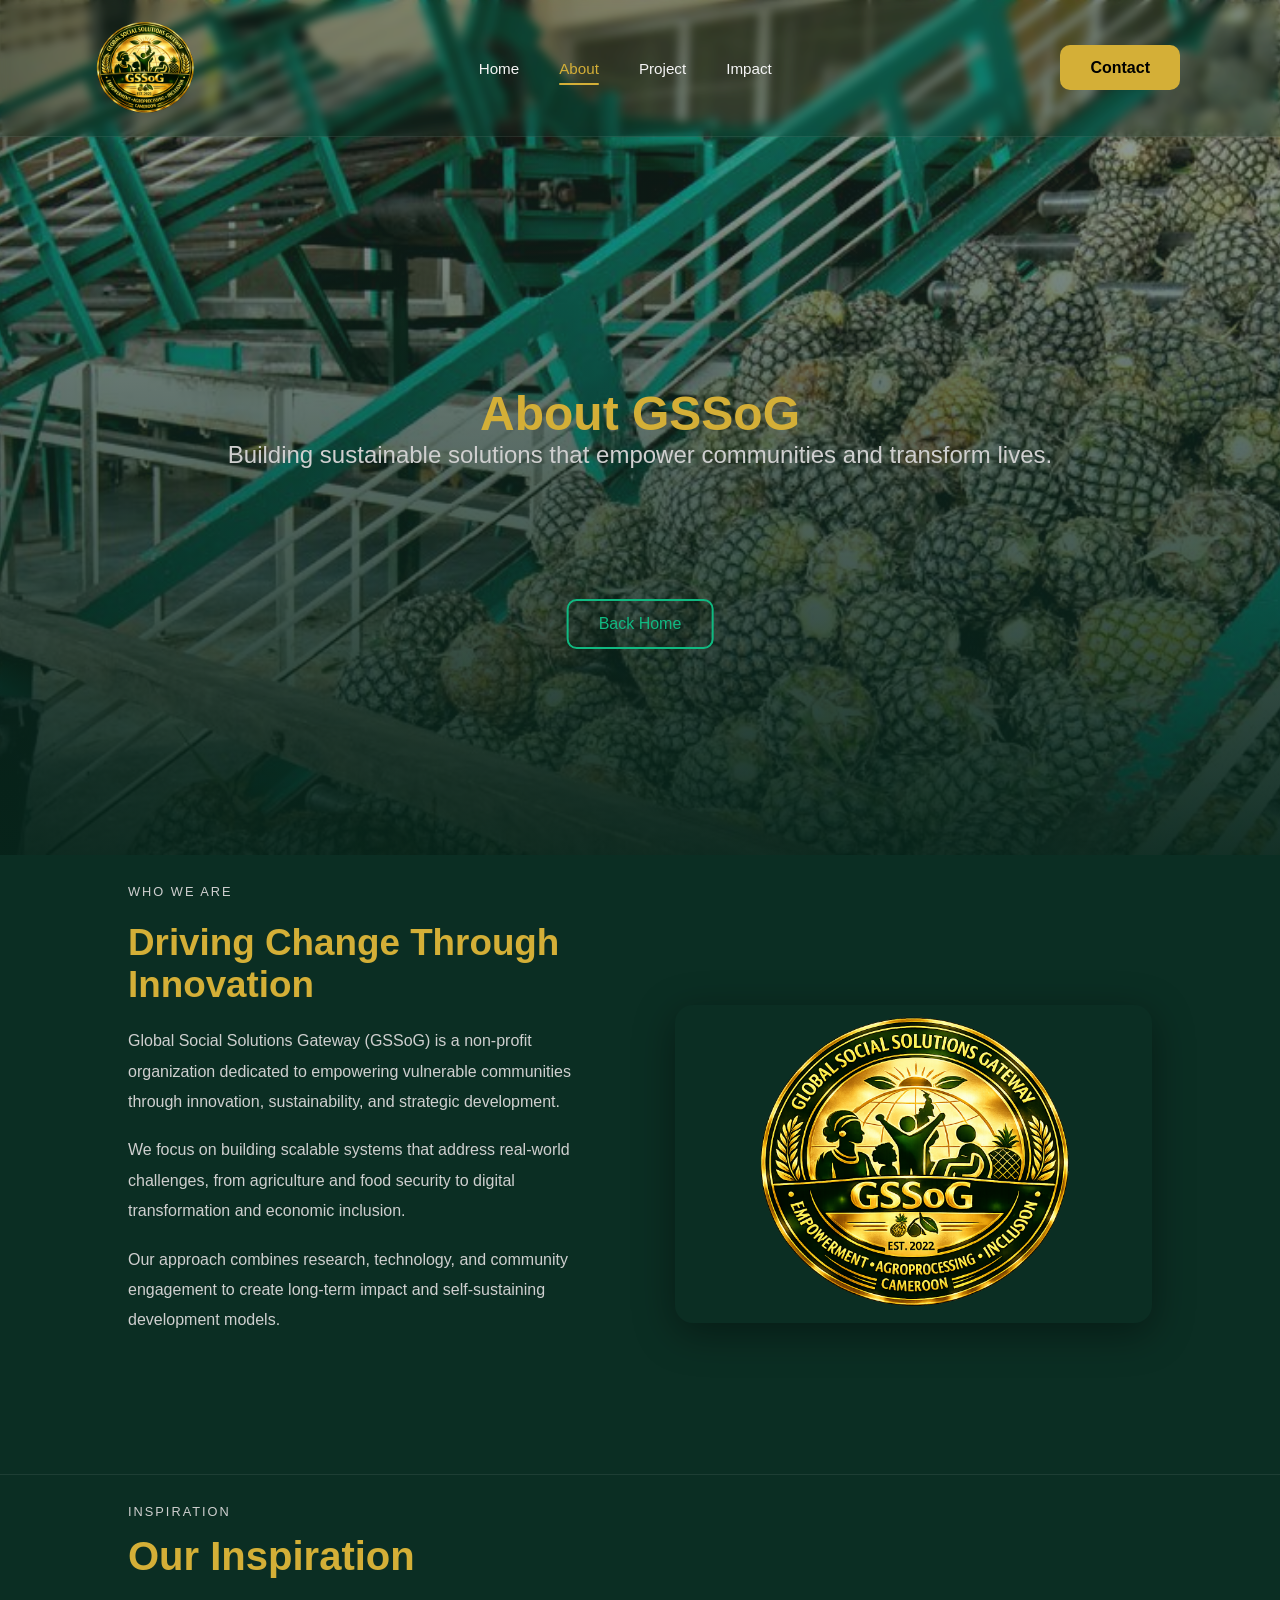
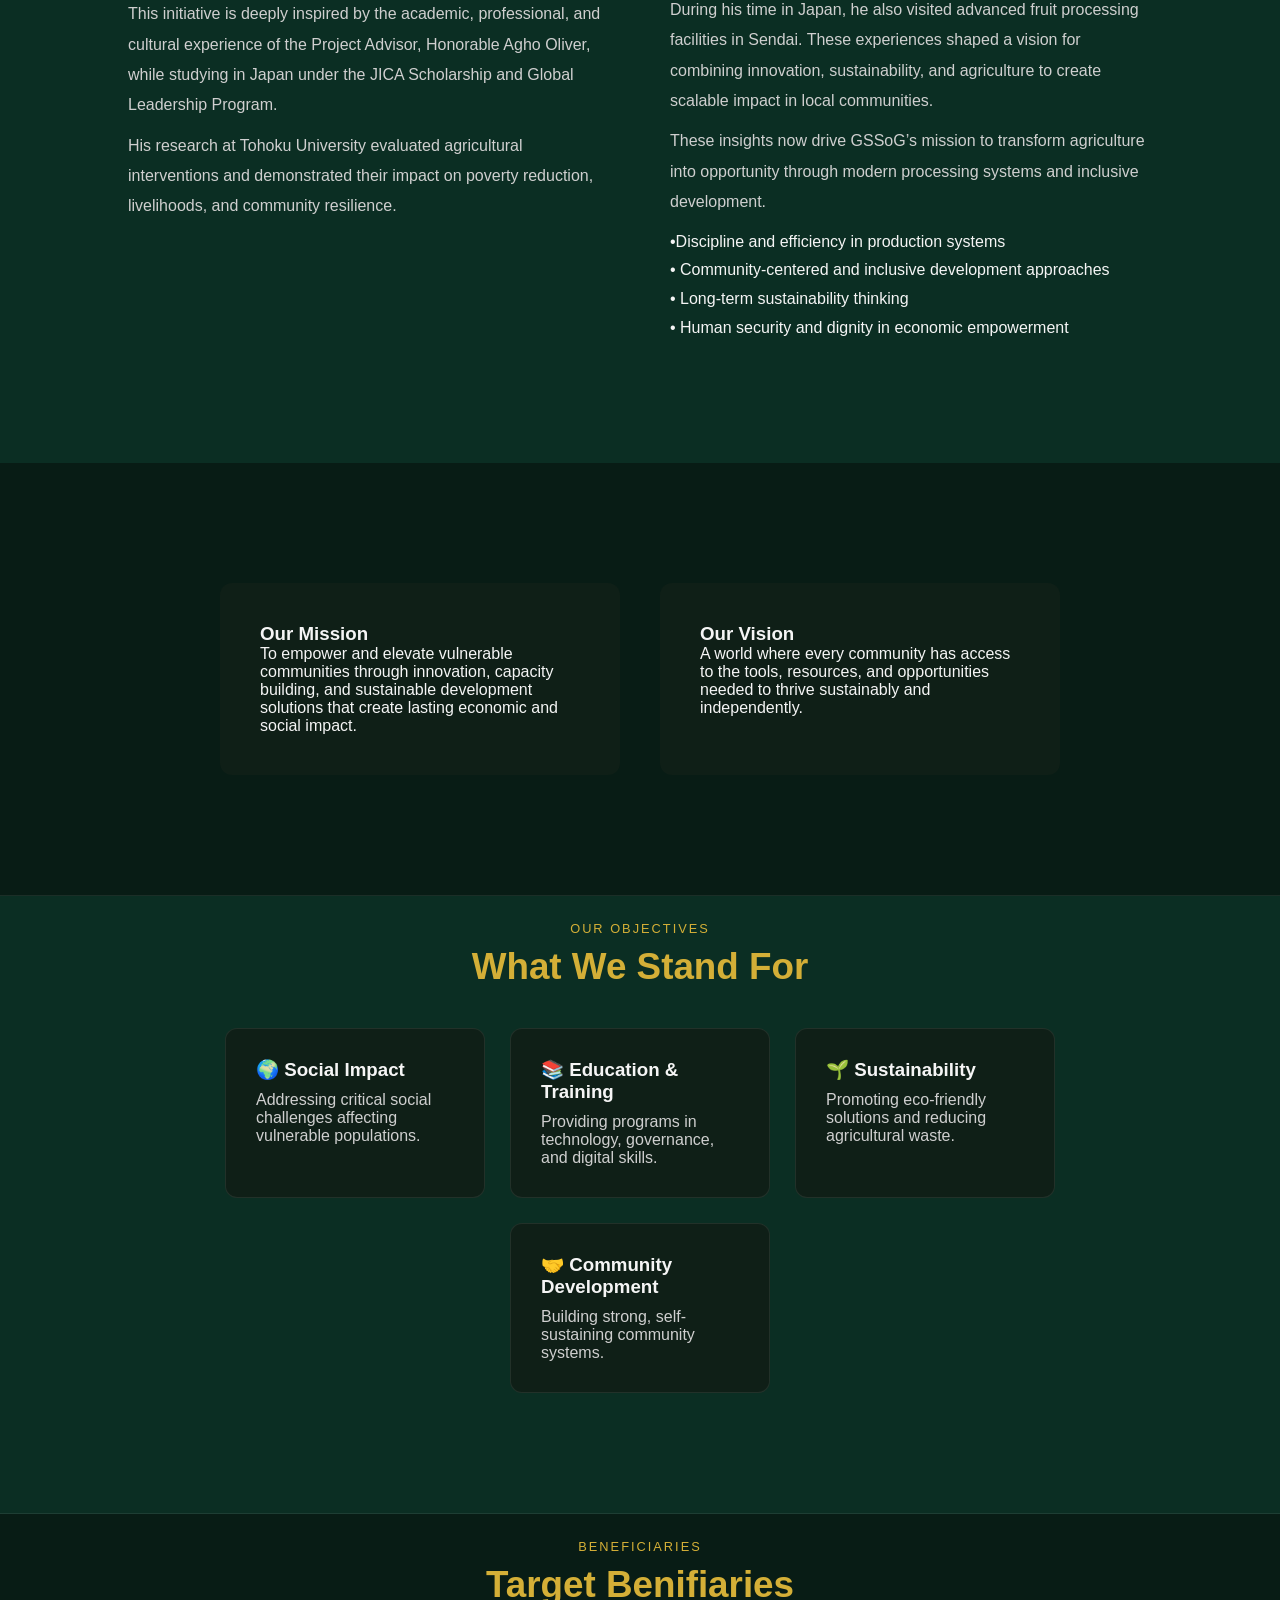
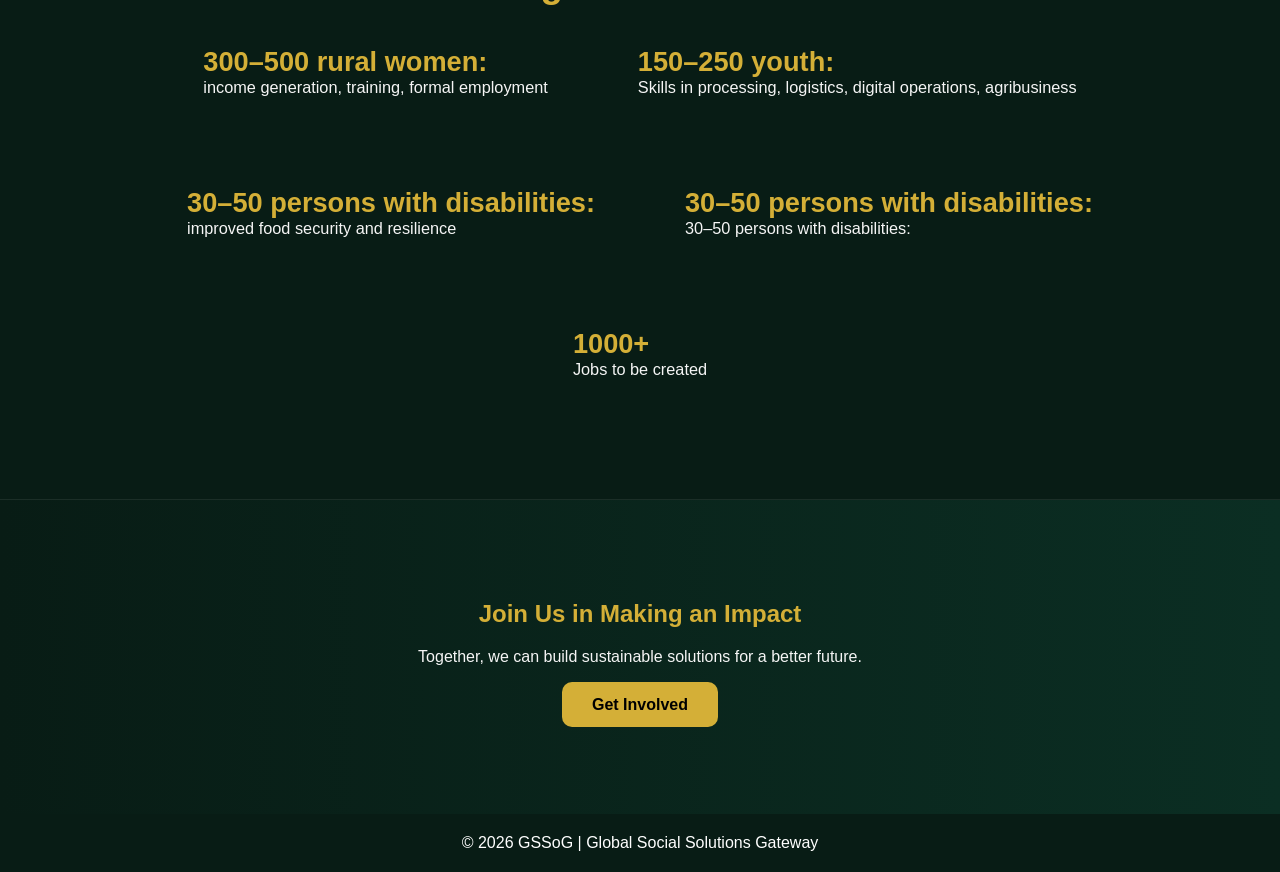
==== about.html @ a3e61737 "Add files via upload" ====
<!DOCTYPE html>
<html lang="en">

<head>
    <meta charset="UTF-8">
    <meta name="viewport" content="width=device-width, initial-scale=1.0">
    <title>Document</title>
    <link rel="stylesheet" href="style.css">
    <link rel="stylesheet" href="about.css">
</head>


<body>

    <header class="navbar">

        <img src="pictures/GGSoG-logo.png" class="logo">

        <div class="hamburger" onclick="toggleMenu()">
            <span></span>
            <span></span>
            <span></span>
        </div>

        <nav id="navMenu">
            <a href="index.html">Home</a>
            <a href="about.html" class="active-link">About</a>
            <a href="project.html">Project</a>
            <a href="impact.html">Impact</a>

            <!-- Mobile Support Button -->
            <a href="contact.html" class="mobile-support">Contact</a>
        </nav>
        <div class="prim-btn">

            <a href="contact.html" class="btn-primary">
                Contact
            </a>

        </div>

    </header>

    <!-- HERO (ABOUT PAGE STYLE) -->
    <section class="about-hero">

        <div class="about-hero-overlay"></div>
        <div class="about-hero-content">
            <h1>About GSSoG</h1>
            <p>Building sustainable solutions that empower communities and transform lives.</p>
        </div>
        <div class="buttons">
            <a href="index.html" class="btn-accent">Back Home</a>
        </div>



    </section>

    <!-- ABOUT -->
    <section id="about" class="section light">
        <div class="about-container">

            <div class="about-text">
                <p class="section-tag">WHO WE ARE</p>
                <h2>Driving Change Through Innovation</h2>

                <p>
                    Global Social Solutions Gateway (GSSoG) is a non-profit organization
                    dedicated to empowering vulnerable communities through innovation,
                    sustainability, and strategic development.
                </p>

                <p>
                    We focus on building scalable systems that address real-world challenges,
                    from agriculture and food security to digital transformation and
                    economic inclusion.
                </p>

                <p>
                    Our approach combines research, technology, and community engagement
                    to create long-term impact and self-sustaining development models.
                </p>
            </div>

            <div class="about-image-wrapper">
                <img src="pictures/GGSoG-logo.png" class="about-image">
            </div>

        </div>
    </section>

    <section class="inspiration">
        <div class="inspiration-container">

            <!-- LEFT SIDE -->
            <div class="inspiration-text">
                <p class="section-tag">INSPIRATION</p>
                <h2>Our Inspiration</h2>

                <p>
                    This initiative is deeply inspired by the academic, professional,
                    and cultural experience of the Project Advisor, Honorable Agho Oliver,
                    while studying in Japan under the JICA Scholarship and Global Leadership Program.
                </p>

                <p>
                    His research at Tohoku University evaluated agricultural interventions
                    and demonstrated their impact on poverty reduction, livelihoods, and
                    community resilience.
                </p>
            </div>

            <!-- RIGHT SIDE -->
            <div class="inspiration-text">
                <p>
                    During his time in Japan, he also visited advanced fruit processing
                    facilities in Sendai. These experiences shaped a vision for combining
                    innovation, sustainability, and agriculture to create scalable impact
                    in local communities.
                </p>

                <p>
                    These insights now drive GSSoG’s mission to transform agriculture into
                    opportunity through modern processing systems and inclusive development.
                </p>
                <ol class="list">
                    <ul>•Discipline and efficiency in production systems</ul>
                    <ul>• Community-centered and inclusive development approaches</ul>
                    <ul>• Long-term sustainability thinking</ul>
                    <ul>• Human security and dignity in economic empowerment</ul>
                </ol>
            </div>

        </div>
    </section>
    <!-- MISSION / VISION -->


    <section id="mission" class="section dark split">

        <div class="split-box">
            <h3>Our Mission</h3>
            <p>
                To empower and elevate vulnerable communities through innovation,
                capacity building, and sustainable development solutions that create
                lasting economic and social impact.
            </p>
        </div>

        <div class="split-box">
            <h3>Our Vision</h3>
            <p>
                A world where every community has access to the tools, resources,
                and opportunities needed to thrive sustainably and independently.
            </p>


        </div>

    </section>

    <!-- OBJECTIVES -->
    <section class="section light">
        <p class="section-tag center">OUR OBJECTIVES</p>
        <h2 class="center">What We Stand For</h2>

        <div class="cards">

            <div class="card">
                <h3>🌍 Social Impact</h3>
                <p>Addressing critical social challenges affecting vulnerable populations.</p>
            </div>

            <div class="card">
                <h3>📚 Education & Training</h3>
                <p>Providing programs in technology, governance, and digital skills.</p>
            </div>

            <div class="card">
                <h3>🌱 Sustainability</h3>
                <p>Promoting eco-friendly solutions and reducing agricultural waste.</p>
            </div>

            <div class="card">
                <h3>🤝 Community Development</h3>
                <p>Building strong, self-sustaining community systems.</p>
            </div>

        </div>
    </section>

    <!-- IMPACT -->
    <section id="impact" class="section dark">
        <p class="section-tag center">BENEFICIARIES</p>
        <h2 class="center">Target Benifiaries</h2>

        <div class="impact-grid">
            <div>
                <h2>300–500 rural women:</h2>
                <p>income generation, training, formal employment</p>
            </div>

            <div>
                <h2>150–250 youth:</h2>
                <p>Skills in processing, logistics, digital operations, agribusiness</p>
            </div>

            <div>
                <h2>30–50 persons with disabilities:</h2>
                <p>improved food security and resilience</p>
            </div>

            <div>
                <h2>30–50 persons with disabilities:</h2>
                <p>30–50 persons with disabilities:</p>
            </div>

            <div>
                <h2>1000+</h2>
                <p>Jobs to be created</p>
            </div>
        </div>
    </section>

    <!-- CTA -->
    <section class="cta">
        <h2>Join Us in Making an Impact</h2>
        <p>Together, we can build sustainable solutions for a better future.</p>
        <a href="contact.html" class="btn-primary">
            Get Involved
        </a>
    </section>

    <footer class="footer">
        <p>© 2026 GSSoG | Global Social Solutions Gateway</p>
    </footer>

    <script>
        function toggleMenu() {
            document.getElementById("navMenu").classList.toggle("show");
            document.querySelector(".hamburger").classList.toggle("active");
        }
    </script>



</body>

</html>
---- style.css ----
/* ================= RESET ================= */
* {
    margin: 0;
    padding: 0;
    box-sizing: border-box;
    font-family: 'Inter', sans-serif;
}

html {
    scroll-behavior: smooth;
}

/* ================= COLORS ================= */
:root {
    --bg-main: #081c15;
    --bg-section: #0b2e23;

    --primary: #d4af37;
    /* gold */
    --accent: #10B981;
    /* green */

    --text-main: #f5f5f5;
    --text-muted: #cfcfcf;

    --border: rgba(255, 255, 255, 0.08);
}

/* ================= BODY ================= */
body {
    background: var(--bg-main);
    color: var(--text-main);
    overflow-x: hidden;
}

/* ================= NAVBAR ================= */
.navbar {
    position: fixed;
    top: 0;
    width: 100%;
    padding: 18px 70px;

    display: flex;
    justify-content: space-between;
    align-items: center;

    background: #0b2e233f;
    backdrop-filter: blur(5px);
    border-bottom: 1px solid var(--border);

    z-index: 1000;
}

.logo {
    height: 100px;
}

.navbar nav {
    display: flex;
    gap: 40px;
}

.navbar nav a {
    text-decoration: none;
    color: var(--text-main);
    font-size: 0.95rem;
    transition: 0.3s;
}

.navbar nav a:hover {
    color: var(--primary);
}

/* ================= HAMBURGER ================= */

.hamburger {
    display: none;
    cursor: pointer;
    z-index: 2000;
}

.hamburger span {
    display: block;
    width: 28px;
    height: 3px;
    margin: 6px 0;
    background: white;
    transition: 0.3s ease;
}

.hamburger.active span:nth-child(1) {
    transform: rotate(45deg) translate(7px, 6px);
}

.hamburger.active span:nth-child(2) {
    opacity: 0;
}

.hamburger.active span:nth-child(3) {
    transform: rotate(-45deg) translate(7px, -6px);
}

/* ================= HERO ================= */
.hero {
    position: relative;
    height: 100vh;
    min-height: 600px;
    overflow: hidden;
}

.hero img {
    width: 100%;
    height: 100%;
    object-fit: cover;
    filter: brightness(0.55);
    z-index: 0;
    position: relative;
}

/* overlay gradient */
.hero-overlay {
    position: absolute;
    inset: 0;
    background: linear-gradient(to bottom,
            rgba(0, 0, 0, 0.4),
            rgba(8, 28, 21, 0.849));
    z-index: 1;
}

/* hero content */
.hero-content {
    position: absolute;
    top: 50%;
    left: 50%;
    transform: translate(-50%, -50%);

    text-align: center;
    max-width: 850px;
    width: 90%;
    z-index: 2;
    position: absolute;
}

.hero-content h1 {
    font-size: 3rem;
    margin-bottom: 20px;
    color: var(--primary);
}

.hero-content p {
    font-size: 1.2rem;
    color: var(--text-muted);
    line-height: 1.8;
}

/* ================= BUTTONS ================= */
.buttons {
    position: absolute;
    /* ADD THIS */
    top: 70%;
    /* adjust placement */
    left: 50%;
    transform: translateX(-50%);

    display: flex;
    justify-content: center;
    gap: 20px;

    z-index: 3;
    /* ADD THIS (CRITICAL) */
}

.btn-primary {
    background: var(--primary);
    color: black;
    padding: 14px 30px;
    border-radius: 10px;
    border: none;
    font-weight: 600;
    cursor: pointer;
    transition: 0.3s;
    text-decoration: none;
    text-align: center;
}

.btn-primary:hover {
    background: white;
    transform: translateY(-3px);
}

.btn-accent {
    border: 2px solid var(--accent);
    color: var(--accent);
    background: transparent;
    padding: 14px 30px;
    border-radius: 10px;
    cursor: pointer;
    transition: 0.3s;
    text-decoration: none;
    text-align: center;
}

.btn-accent:hover {
    background: rgba(16, 185, 129, 0.15);
    transform: translateY(-3px);
}

/* ================= SECTIONS ================= */
.section {
    padding: 120px 10%;
    border-bottom: 1px solid var(--border);
}

.light {
    background: var(--bg-section);
}

.light h2 {
    align-items: center;
}

/* ================= ABOUT ================= */
.about-text {
    max-width: 800px;
}

.section-tag {
    color: var(--primary);
    letter-spacing: 2px;
    font-size: 0.8rem;
    margin-bottom: 10px;
}

/* ================= ABOUT SECTION ================= */
.about-container {
    display: flex;
    align-items: center;
    justify-content: space-between;
    gap: 70px;
    flex-wrap: wrap;
}

.about-text {
    flex: 1;
    min-width: 320px;
}

.section-tag {
    color: var(--primary);
    letter-spacing: 2px;
    font-size: 0.8rem;
    margin-bottom: 10px;
}

.about-text h2 {
    font-size: 2.8rem;
    margin-bottom: 20px;
    color: var(--primary);
}

.about-text p {
    color: var(--text-muted);
    line-height: 1.9;
    margin-bottom: 18px;
}

/* IMAGE SIDE */
.about-image-wrapper {
    flex: 1;
    min-width: 300px;
    display: flex;
    justify-content: center;
}

.about-image {
    width: 100%;
    max-width: 500px;
    border-radius: 18px;
    object-fit: cover;

    box-shadow: 0 10px 40px rgba(0, 0, 0, 0.4);
    transition: 0.4s ease;
}

.about-image:hover {
    transform: scale(1.03);
    box-shadow: 0 15px 50px rgba(212, 175, 55, 0.25);
}

/* ================= INITIATIVE ================= */
.initiative {
    max-width: 800px;
    margin: auto;
    text-align: center;
}

.initiative h2 {
    font-size: 2.8rem;
    margin-bottom: 30px;
    color: #d4af37;
}

.initiative p {
    color: var(--text-muted);
    line-height: 1.8;
}

.section h2 {
    color: #d4af37;
    font-size: 2.3rem;
}

/* ================= CARDS ================= */
.cards {
    display: flex;
    flex-wrap: wrap;
    justify-content: center;
    gap: 25px;
    margin-top: 40px;
}

.card {
    background: #0f1f17;
    padding: 30px;
    width: 260px;
    border-radius: 12px;
    border: 1px solid var(--border);
    transition: 0.3s;
}

.card h3 {
    margin-bottom: 10px;
}

.card p {
    color: var(--text-muted);
}

.card:hover {
    transform: translateY(-6px);
    box-shadow: 0 0 20px rgba(16, 185, 129, 0.4);
}

.footer {
    background: var(--dark);
    color: white;
    text-align: center;
    padding: 20px;
}

.active-link {
    color: #d4af37 !important;
    position: relative;
}

.active-link::after {
    content: "";
    position: absolute;
    left: 0;
    bottom: -8px;
    width: 100%;
    height: 2px;
    background: #d4af37;
    border-radius: 20px;
}

.active-link::after {


    content: "";

    position: absolute;

    left: 0;
    bottom: -8px;

    width: 100%;

    .btn-primary {
        background: var(--primary);
        color: black;
        padding: 14px 30px;
        border-radius: 10px;
        border: none;
        font-weight: 600;
        cursor: pointer;
        transition: 0.3s;
    }

    .btn-primary:hover {
        background: white;
        transform: translateY(-3px);
    }

    .btn-accent {
        border: 2px solid var(--accent);
        color: var(--accent);
        background: transparent;
        padding: 14px 30px;
        border-radius: 10px;
        cursor: pointer;
        transition: 0.3s;
    }

    .btn-accent:hover {
        background: rgba(16, 185, 129, 0.15);
        transform: translateY(-3px);
    }

    height: 2px;

    background: #d4af37;

    border-radius: 20px;
}

/* ================= MOBILE NAV ================= */

@media (max-width: 768px) {

    .navbar {
        padding: 15px 20px;
    }

    .logo {
        height: 70px;
    }

    .hamburger {
        display: block;
    }

    .navbar nav {
        position: fixed;

        top: 0;
        right: -100%;

        width: 80%;
        height: 100vh;

        background: rgba(8, 28, 21, 0.98);
        backdrop-filter: blur(20px);

        display: flex;
        flex-direction: column;
        justify-content: center;
        align-items: center;

        gap: 35px;

        transition: right 0.35s ease;

        z-index: 1500;
    }

    .navbar nav.show {
        right: 0;
    }

    .navbar nav a {
        font-size: 1.3rem;
    }

    .hero-content h1 {
        font-size: 2.2rem;
    }

    .hero-content p {
        font-size: 1rem;
    }

    .buttons {
        flex-direction: column;
        width: 90%;
        top: 75%;
    }

    .btn-primary,
    .btn-accent {
        width: 100%;
    }

    .about-container {
        flex-direction: column;
    }

    .cards {
        flex-direction: column;
        align-items: center;
    }
}

.prim-btn {
    background: var(--primary);
    color: black;
    padding: 14px 30px;
    border-radius: 10px;
    border: none;
    font-weight: 600;
    cursor: pointer;
    transition: 0.3s;
    text-decoration: none;
}

.prim-btn:hover {
    background: white;
    transform: translateY(-3px);
}

.prim-btn {

    background: transparent;
    padding: 14px 30px;
    border-radius: 10px;
    cursor: pointer;
    transition: 0.3s;
}

.prim-btn:hover {
    background: rgba(16, 185, 129, 0.15);
    transform: translateY(-1.5px);
}

/* Hide mobile support on desktop */
.mobile-support {
    display: none;
}

/* Mobile Menu */
@media (max-width: 768px) {

    /* Hide desktop support button */
    .prim-btn {
        display: none;
    }

    /* Show support inside menu */
    .mobile-support {
        display: inline-block;
        background: var(--primary);
        color: black !important;
        padding: 14px 30px;
        border-radius: 10px;
        font-weight: 600;
        text-decoration: none;
        margin-top: 15px;
        transition: 0.3s;
    }

    .mobile-support:hover {
        background: white;
        transform: translateY(-2px);
    }
}
---- about.css ----
/* ABOUT HERO */
.about-hero {
    height: 95vh;
    background: url("pictures/pine-industry.jpeg") center/cover no-repeat;
    position: relative;
    display: flex;
    align-items: center;
    justify-content: center;
}

.about-hero-overlay {
    position: absolute;
    inset: 0;
    background: linear-gradient(to bottom,
            rgba(34, 53, 46, 0.4),
            rgba(7, 37, 27, 0.95));
}

.about-hero-content {
    position: relative;
    text-align: center;
}

.about-hero-content h1 {
    font-size: 3rem;
    color: var(--primary);
}

.about-hero-content p {
    color: var(--text-muted);
    font-size: 1.5rem;
}

/* SPLIT SECTION */
.split {
    display: flex;
    gap: 40px;
    justify-content: center;
    flex-wrap: wrap;
}

.split-box {
    background: #0f1f17;
    padding: 40px;
    border-radius: 12px;
    max-width: 400px;
}

.split-box:hover {
    transform: translateY(-8px);
    box-shadow: 0 0 20px rgba(16, 185, 129, 0.4);
}

/* CENTER TEXT */
.center {
    text-align: center;
}

/* IMPACT GRID */
.impact-grid {
    display: flex;
    justify-content: center;
    gap: 90px;
    margin-top: 40px;
    flex-wrap: wrap;
}

.impact-grid h2 {
    color: var(--primary);
    font-size: 1.7rem;
}


.impact-grid p {
    font-size: 1.02rem;
}

/* CTA */
.cta {
    text-align: center;
    padding: 100px 10px;
    background: linear-gradient(to right, #081c15, #0b2e23);
}

.cta h2 {
    color: var(--primary);
    margin-bottom: 20px;
}

.cta p {
    margin-bottom: 30px;
}

.btn-primary {
    margin-top: 20px;
}

.inspiration {
    padding: 120px 10%;
    background: #0b2e23;
}

/* FLEX LAYOUT */
.inspiration-container {
    display: flex;
    gap: 60px;
    align-items: flex-start;
    flex-wrap: wrap;
}

/* TEXT BLOCKS */
.inspiration-text {
    flex: 1;
    min-width: 300px;
}

/* FIXED TAG */
.section-tag {
    color: var(--primary);
    letter-spacing: 2px;
    font-size: 0.8rem;
    margin-top: -95px;
}

.inspiration h2 {
    font-size: 2.5rem;
    margin-bottom: 20px;
    color: var(--primary);
}

.inspiration p {
    color: var(--text-muted);
    line-height: 1.9;
    margin-bottom: 10px;
}

.list {
    line-height: 1.8;
    align-items: flex-start;
}

.active-link {
    color: #d4af37 !important;
    position: relative;
}

/* GOLD UNDERLINE */

.active-link::after {
    content: "";

    position: absolute;

    left: 0;
    bottom: -8px;

    width: 100%;
    height: 2px;

    background: #d4af37;

    border-radius: 20px;
}
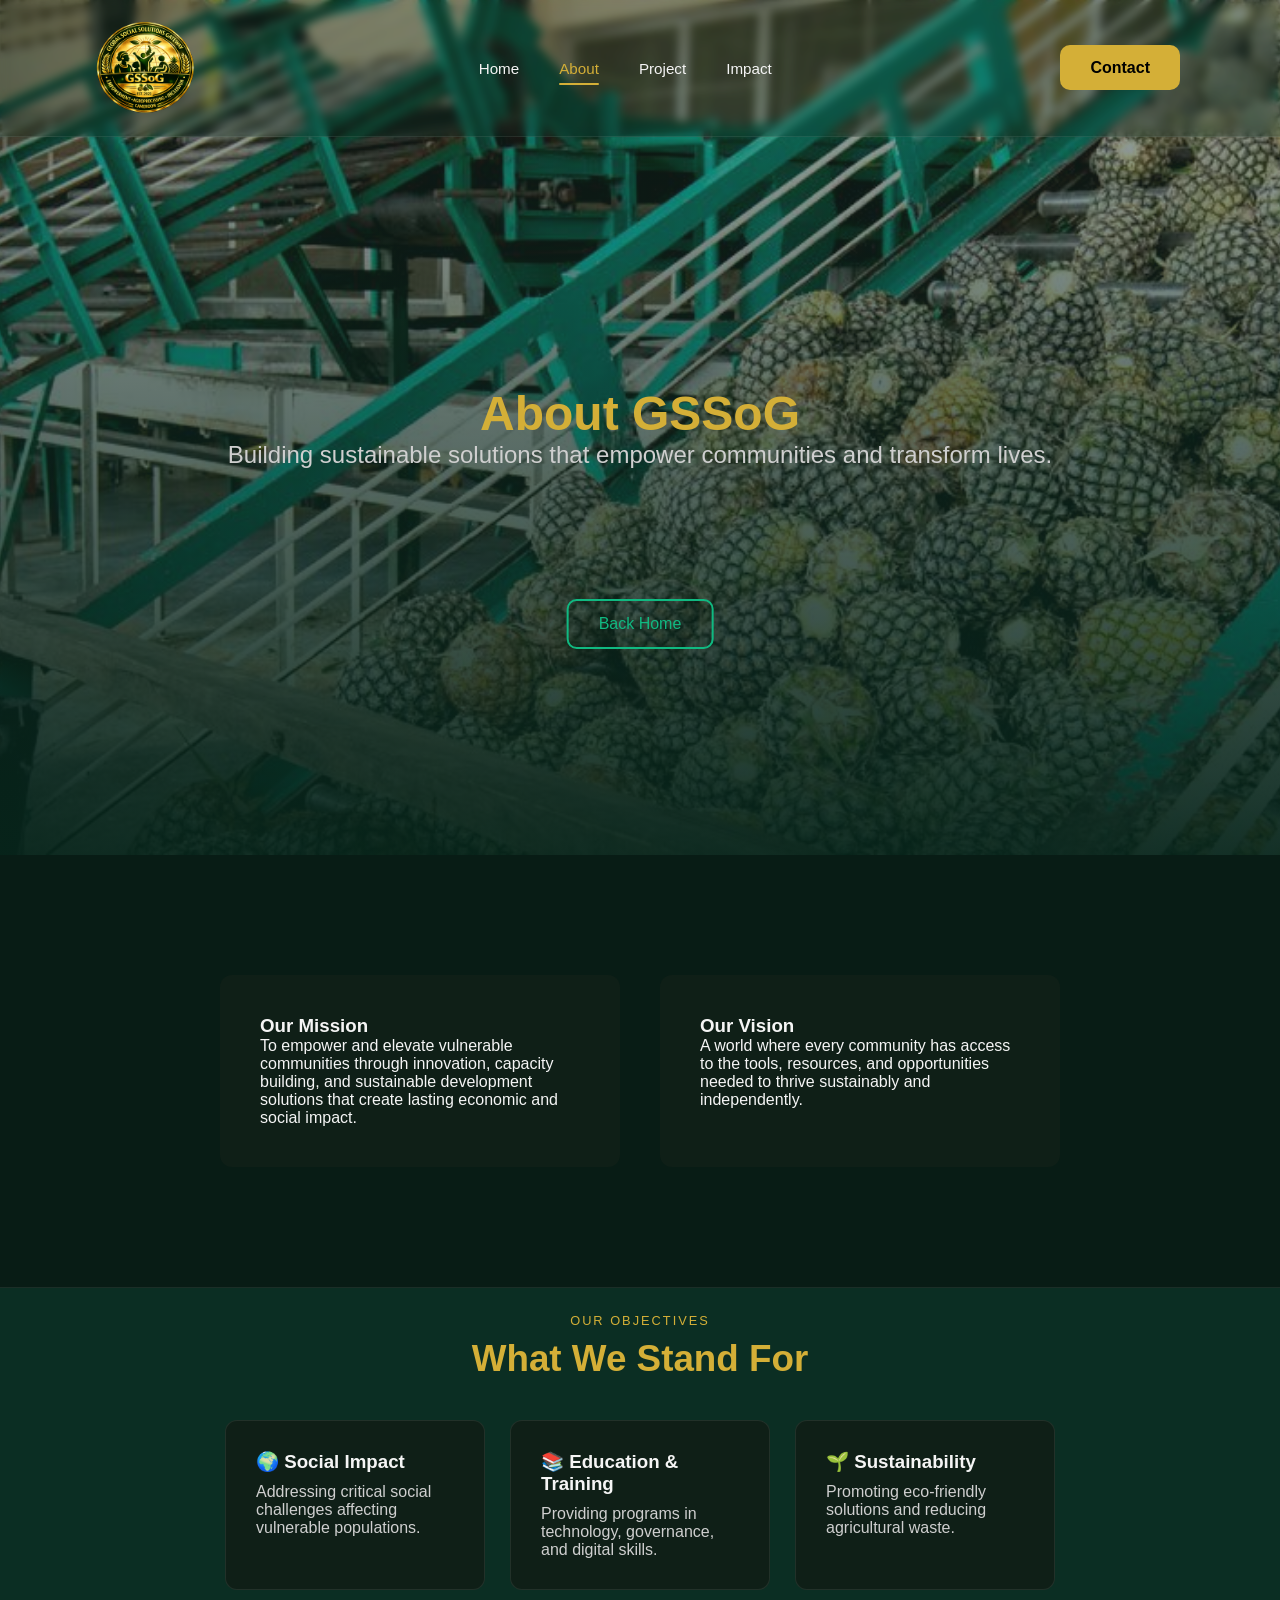
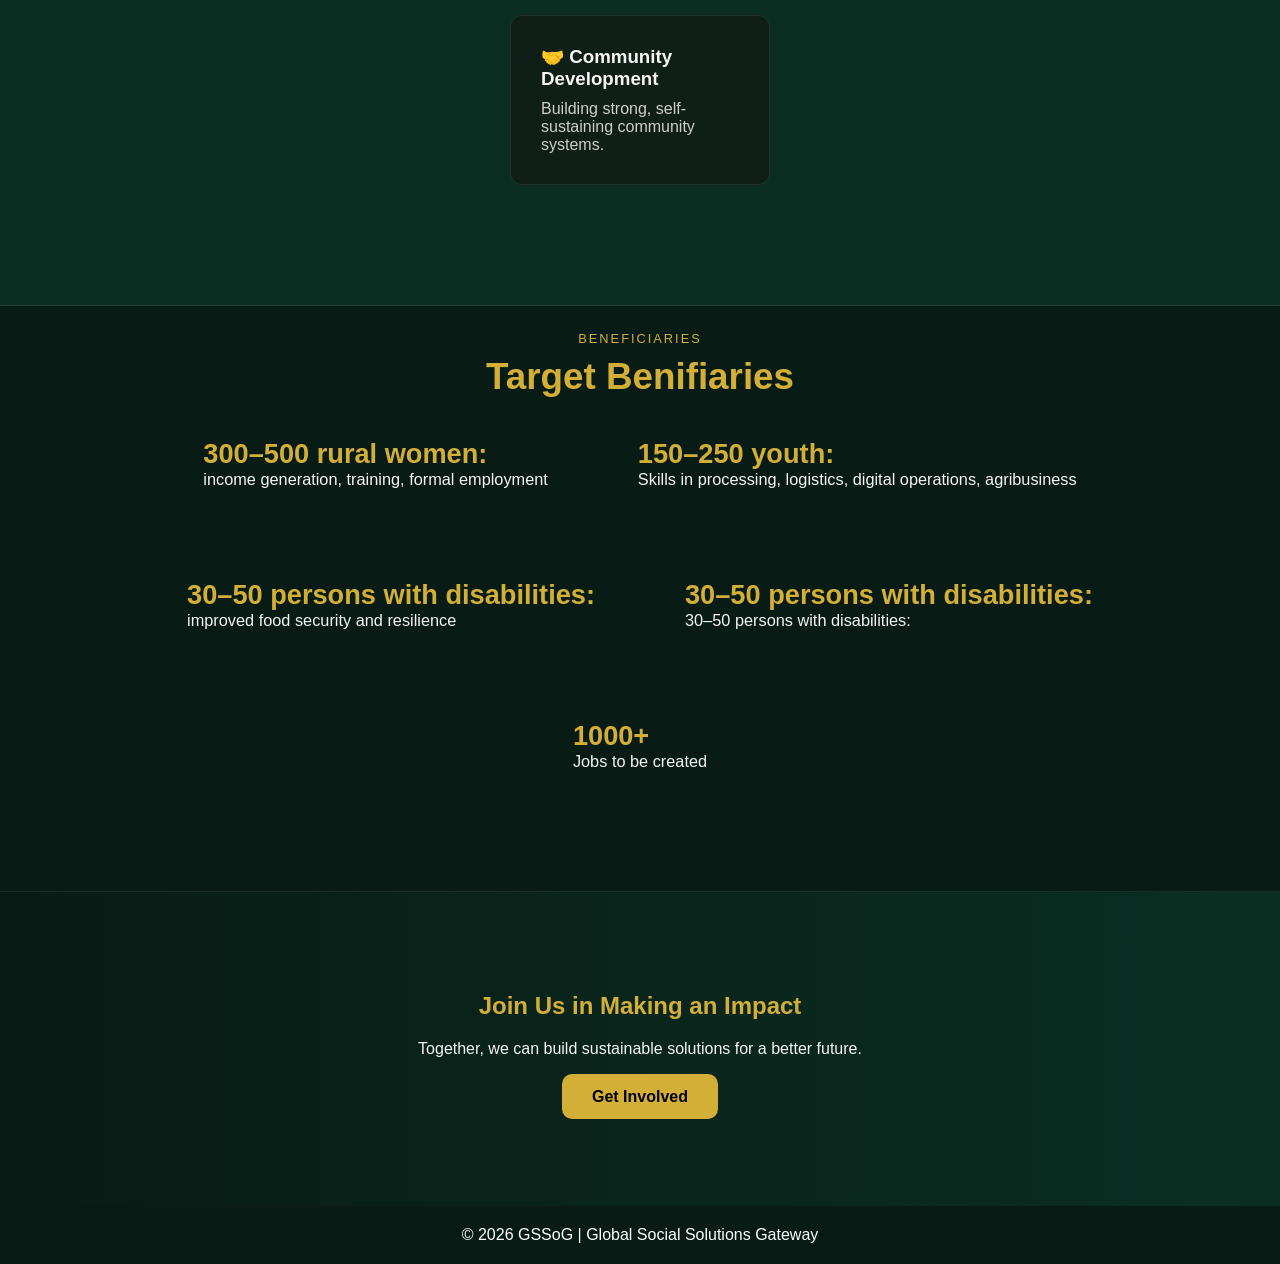
==== commit 2f49b6e8: "Update about.html" ====
--- a/about.html
+++ b/about.html
@@ -58,83 +58,8 @@
     </section>
 
     <!-- ABOUT -->
-    <section id="about" class="section light">
-        <div class="about-container">
 
-            <div class="about-text">
-                <p class="section-tag">WHO WE ARE</p>
-                <h2>Driving Change Through Innovation</h2>
 
-                <p>
-                    Global Social Solutions Gateway (GSSoG) is a non-profit organization
-                    dedicated to empowering vulnerable communities through innovation,
-                    sustainability, and strategic development.
-                </p>
-
-                <p>
-                    We focus on building scalable systems that address real-world challenges,
-                    from agriculture and food security to digital transformation and
-                    economic inclusion.
-                </p>
-
-                <p>
-                    Our approach combines research, technology, and community engagement
-                    to create long-term impact and self-sustaining development models.
-                </p>
-            </div>
-
-            <div class="about-image-wrapper">
-                <img src="pictures/GGSoG-logo.png" class="about-image">
-            </div>
-
-        </div>
-    </section>
-
-    <section class="inspiration">
-        <div class="inspiration-container">
-
-            <!-- LEFT SIDE -->
-            <div class="inspiration-text">
-                <p class="section-tag">INSPIRATION</p>
-                <h2>Our Inspiration</h2>
-
-                <p>
-                    This initiative is deeply inspired by the academic, professional,
-                    and cultural experience of the Project Advisor, Honorable Agho Oliver,
-                    while studying in Japan under the JICA Scholarship and Global Leadership Program.
-                </p>
-
-                <p>
-                    His research at Tohoku University evaluated agricultural interventions
-                    and demonstrated their impact on poverty reduction, livelihoods, and
-                    community resilience.
-                </p>
-            </div>
-
-            <!-- RIGHT SIDE -->
-            <div class="inspiration-text">
-                <p>
-                    During his time in Japan, he also visited advanced fruit processing
-                    facilities in Sendai. These experiences shaped a vision for combining
-                    innovation, sustainability, and agriculture to create scalable impact
-                    in local communities.
-                </p>
-
-                <p>
-                    These insights now drive GSSoG’s mission to transform agriculture into
-                    opportunity through modern processing systems and inclusive development.
-                </p>
-                <ol class="list">
-                    <ul>•Discipline and efficiency in production systems</ul>
-                    <ul>• Community-centered and inclusive development approaches</ul>
-                    <ul>• Long-term sustainability thinking</ul>
-                    <ul>• Human security and dignity in economic empowerment</ul>
-                </ol>
-            </div>
-
-        </div>
-    </section>
-    <!-- MISSION / VISION -->
 
 
     <section id="mission" class="section dark split">
@@ -247,4 +172,4 @@
 
 </body>
 
-</html>+</html>
--- a/style.css
+++ b/style.css
@@ -348,6 +348,52 @@
     padding: 20px;
 }
 
+
+@media(max-width:768px) {
+
+    .footer-container {
+        grid-template-columns: 1fr;
+        text-align: center;
+    }
+
+    .footer-logo {
+        margin: auto auto 15px;
+    }
+}
+
+.socials {
+    margin-top: 15px;
+}
+
+.socials a {
+    display: inline-block;
+    margin-right: 15px;
+}
+
+.footer-bottom {
+    text-align: center;
+}
+
+.footer-bottom p {
+    color: #9f9f9f;
+    line-height: 1.8;
+}
+
+.footer-bottom span {
+    color: #d4af37;
+    display: block;
+    margin-bottom: 25px;
+    font-weight: 600;
+}
+
+.footer-bottom hr {
+    border: none;
+    height: 1px;
+    background: rgba(212,175,55,0.15);
+    margin: 30px auto;
+    max-width: 600px;
+}
+
 .active-link {
     color: #d4af37 !important;
     position: relative;
@@ -552,4 +598,4 @@
         background: white;
         transform: translateY(-2px);
     }
-}+}
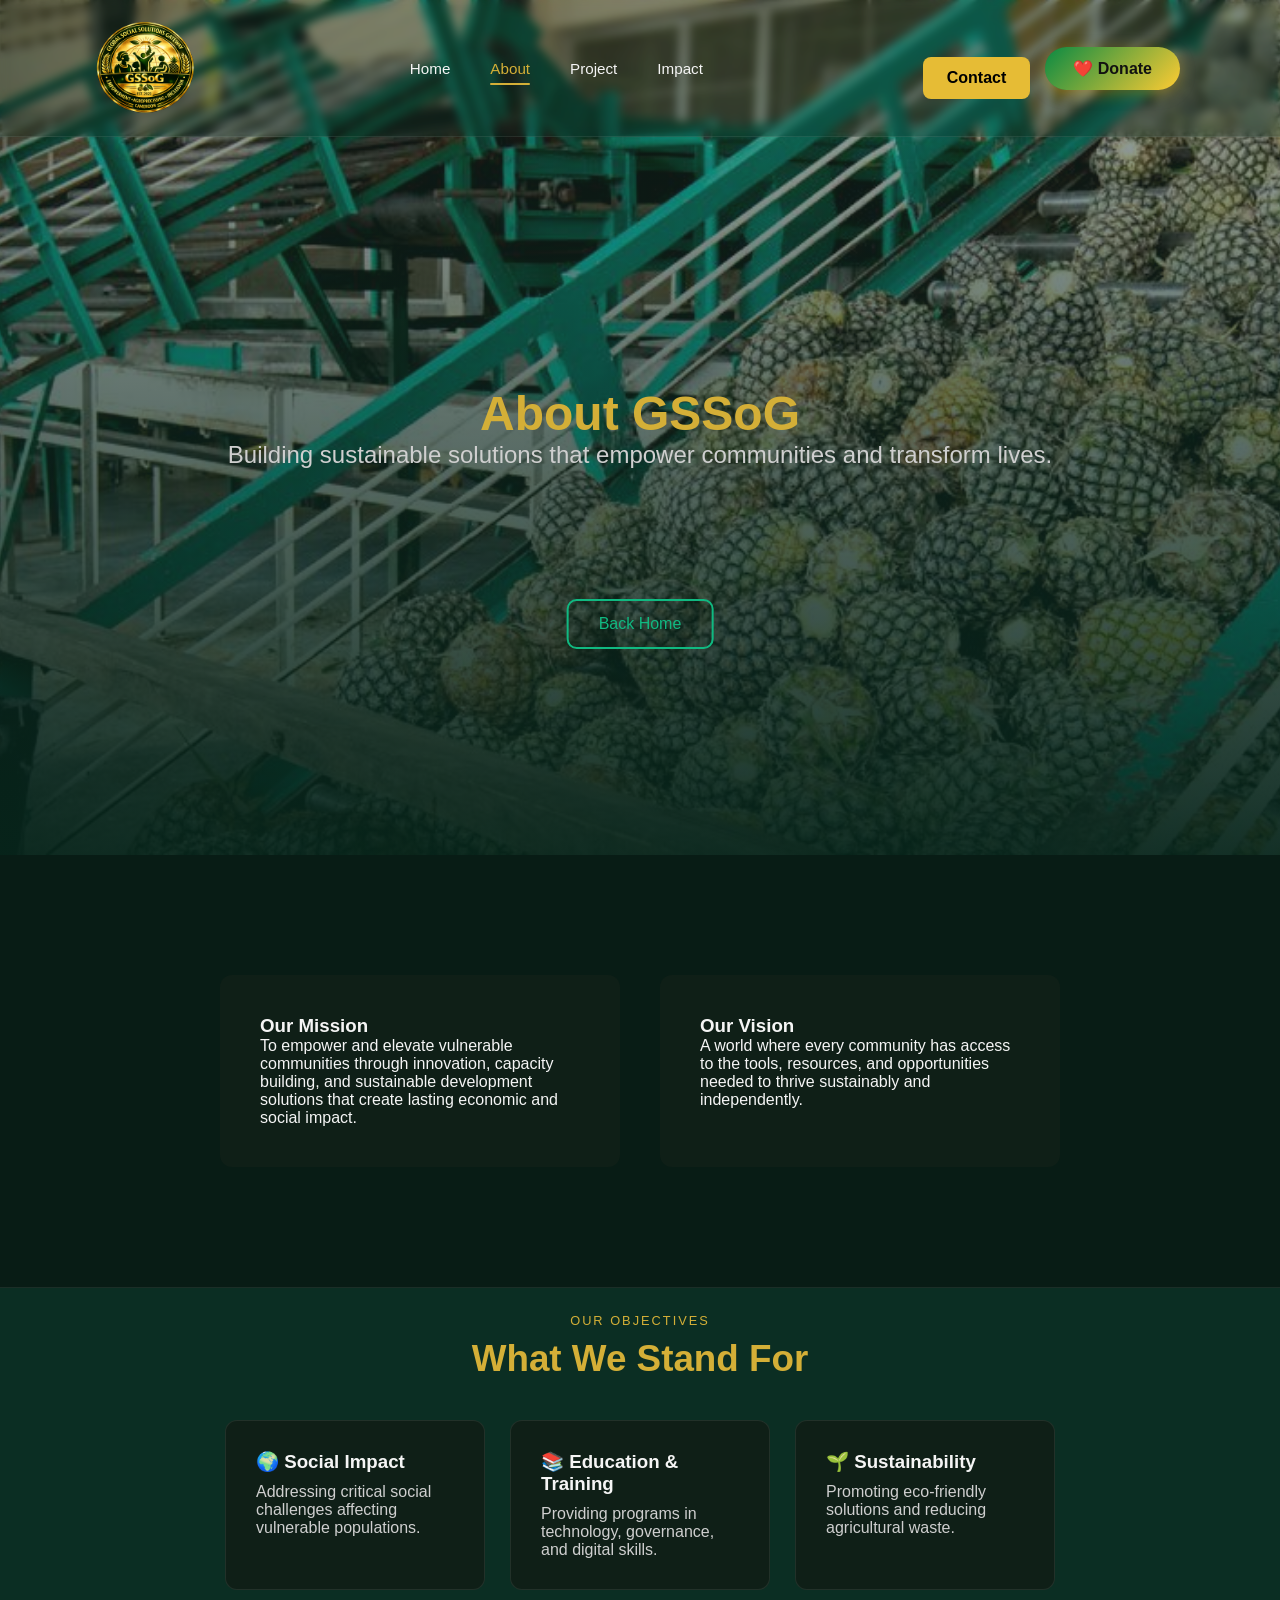
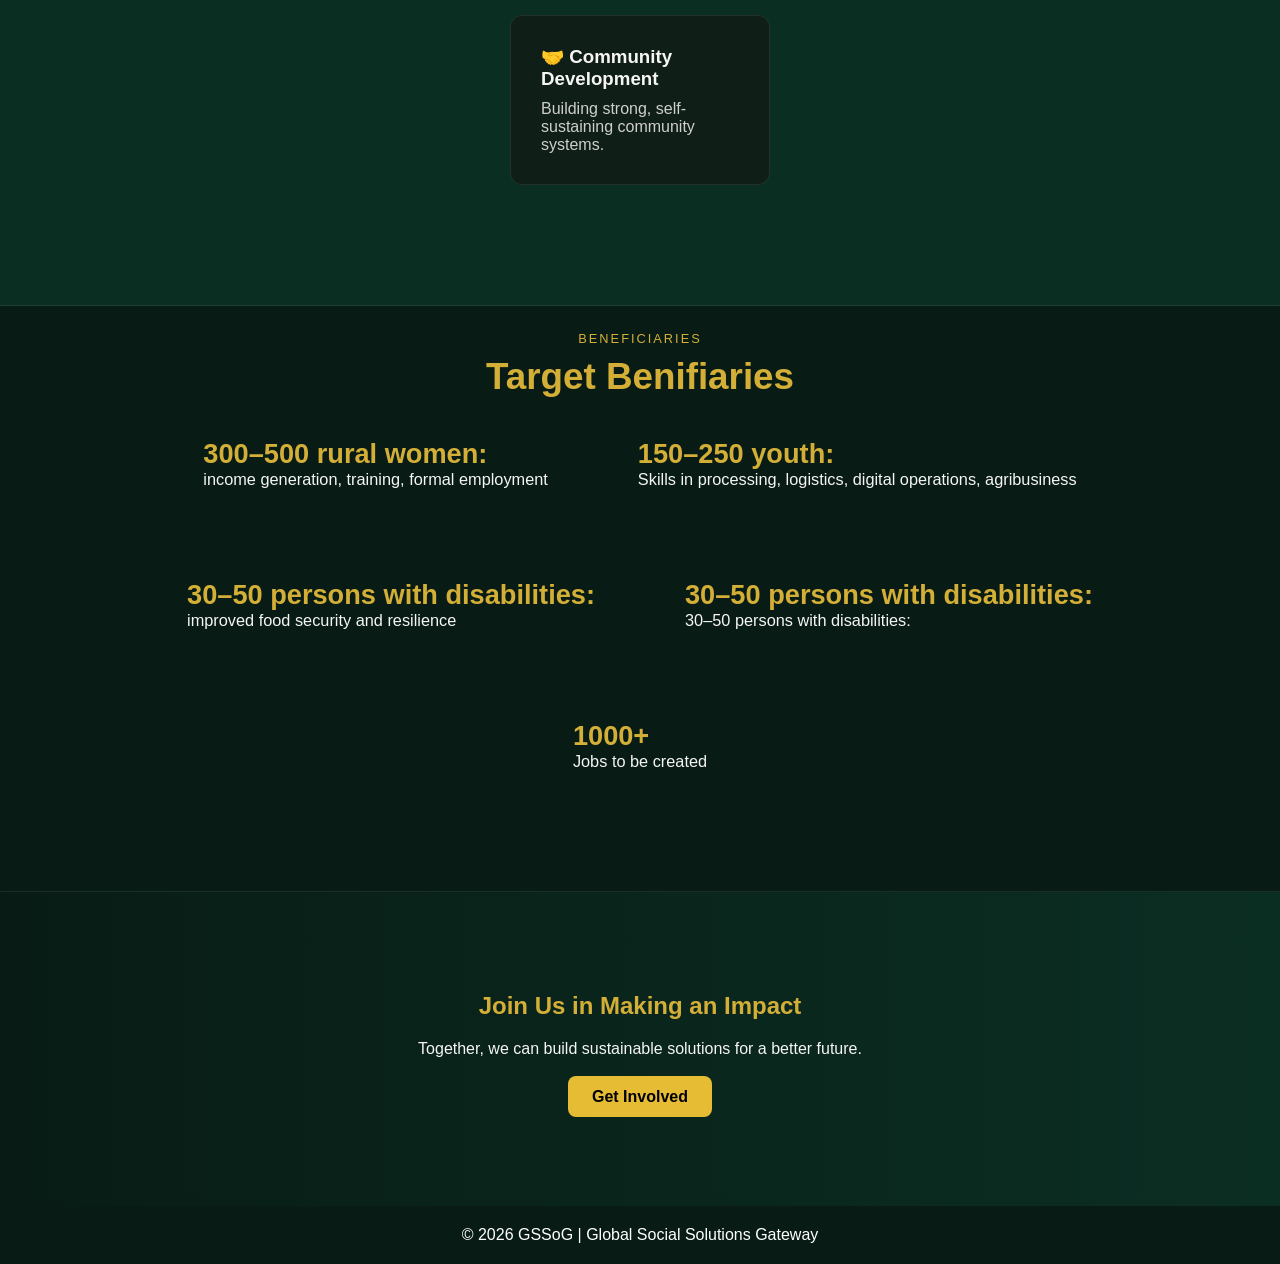
==== commit a3ae0ffa: "Update about.html" ====
--- a/about.html
+++ b/about.html
@@ -30,13 +30,16 @@
 
             <!-- Mobile Support Button -->
             <a href="contact.html" class="mobile-support">Contact</a>
+            <a href="donate.html" class="mobile-support">
+                Donate
+            </a>
         </nav>
         <div class="prim-btn">
+            <a href="contact.html" class="btn-primary">Contact</a>
 
-            <a href="contact.html" class="btn-primary">
-                Contact
+            <a href="donate.html" class="btn-donate">
+                ❤️ Donate
             </a>
-
         </div>
 
     </header>
--- a/style.css
+++ b/style.css
@@ -170,22 +170,42 @@
     /* ADD THIS (CRITICAL) */
 }
 
+.prim-btn {
+    display: flex;
+    align-items: center;
+    gap: 15px;
+}
+
+/* Contact Button */
 .btn-primary {
-    background: var(--primary);
+    padding: 12px 24px;
+    background: #e6bc35;
     color: black;
-    padding: 14px 30px;
-    border-radius: 10px;
-    border: none;
+    text-decoration: none;
+    border-radius: 8px;
     font-weight: 600;
-    cursor: pointer;
     transition: 0.3s;
+}
+
+.btn-primary:hover {
+    background: #f5e8a1;
+}
+
+/* Donate Button */
+.btn-donate {
+    padding: 12px 28px;
+    background: linear-gradient(135deg, #098a43, #ffcc33);
+    color: #111;
     text-decoration: none;
-    text-align: center;
-}
-
-.btn-primary:hover {
-    background: white;
+    border-radius: 50px;
+    font-weight: 700;
+    box-shadow: 0 4px 15px rgba(244, 180, 0, 0.35);
+    transition: all 0.3s ease;
+}
+
+.btn-donate:hover {
     transform: translateY(-3px);
+    box-shadow: 0 8px 20px rgba(244, 180, 0, 0.45);
 }
 
 .btn-accent {
@@ -201,9 +221,10 @@
 }
 
 .btn-accent:hover {
-    background: rgba(16, 185, 129, 0.15);
-    transform: translateY(-3px);
-}
+    background: #098a4344;
+}
+
+
 
 /* ================= SECTIONS ================= */
 .section {
@@ -346,52 +367,6 @@
     color: white;
     text-align: center;
     padding: 20px;
-}
-
-
-@media(max-width:768px) {
-
-    .footer-container {
-        grid-template-columns: 1fr;
-        text-align: center;
-    }
-
-    .footer-logo {
-        margin: auto auto 15px;
-    }
-}
-
-.socials {
-    margin-top: 15px;
-}
-
-.socials a {
-    display: inline-block;
-    margin-right: 15px;
-}
-
-.footer-bottom {
-    text-align: center;
-}
-
-.footer-bottom p {
-    color: #9f9f9f;
-    line-height: 1.8;
-}
-
-.footer-bottom span {
-    color: #d4af37;
-    display: block;
-    margin-bottom: 25px;
-    font-weight: 600;
-}
-
-.footer-bottom hr {
-    border: none;
-    height: 1px;
-    background: rgba(212,175,55,0.15);
-    margin: 30px auto;
-    max-width: 600px;
 }
 
 .active-link {
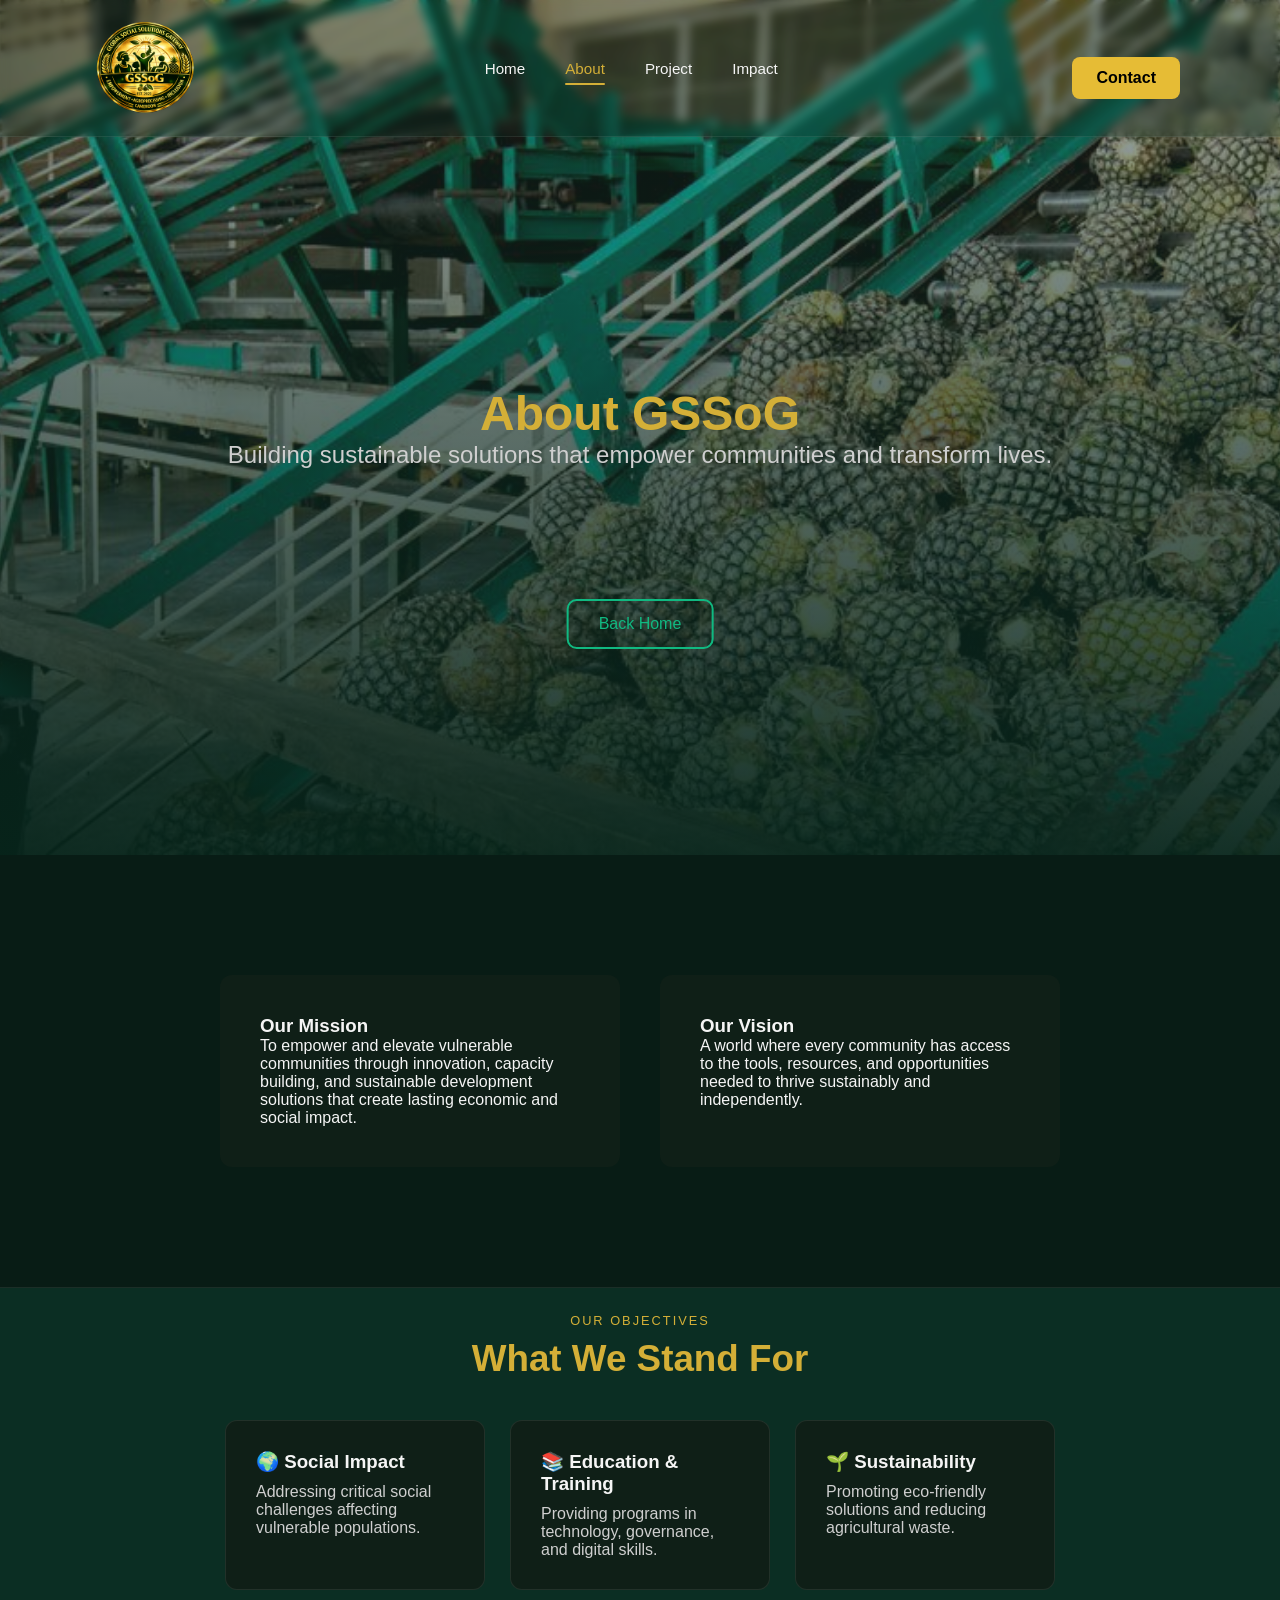
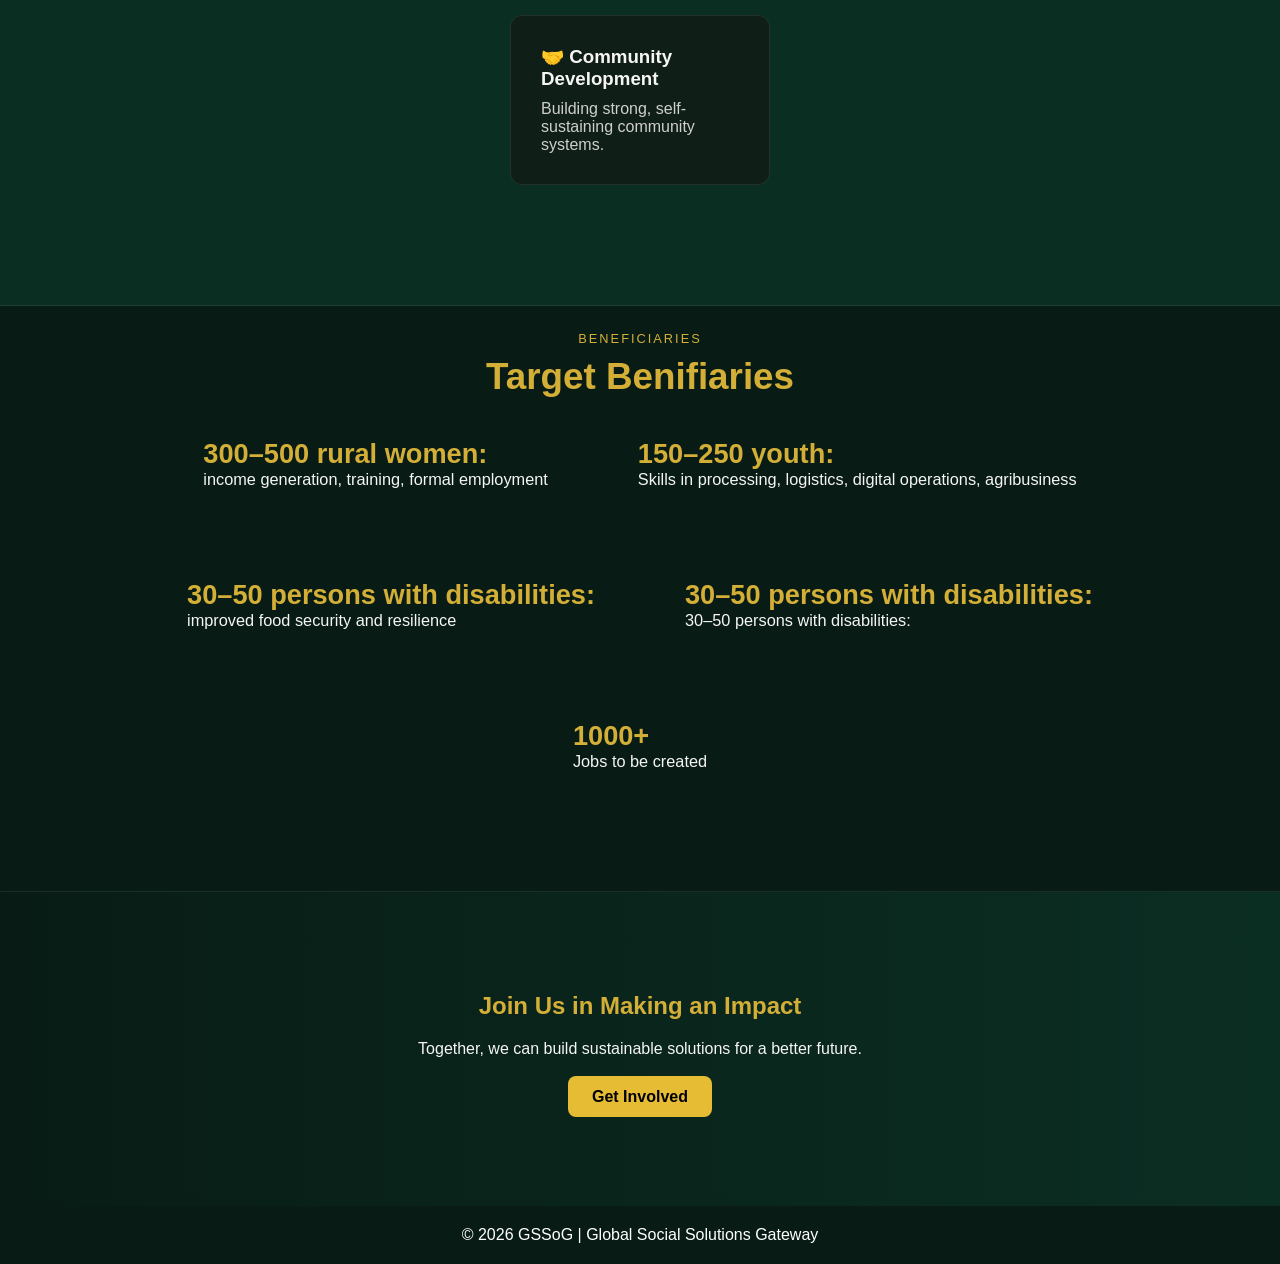
==== commit ef845b91: "Remove Donate button from about.html Removed Donate button from navigation and primary button sectio" ====
--- a/about.html
+++ b/about.html
@@ -30,16 +30,11 @@
 
             <!-- Mobile Support Button -->
             <a href="contact.html" class="mobile-support">Contact</a>
-            <a href="donate.html" class="mobile-support">
-                Donate
-            </a>
+           
         </nav>
         <div class="prim-btn">
             <a href="contact.html" class="btn-primary">Contact</a>
 
-            <a href="donate.html" class="btn-donate">
-                ❤️ Donate
-            </a>
         </div>
 
     </header>
--- a/style.css
+++ b/style.css
@@ -185,6 +185,7 @@
     border-radius: 8px;
     font-weight: 600;
     transition: 0.3s;
+    text-align: center;
 }
 
 .btn-primary:hover {
